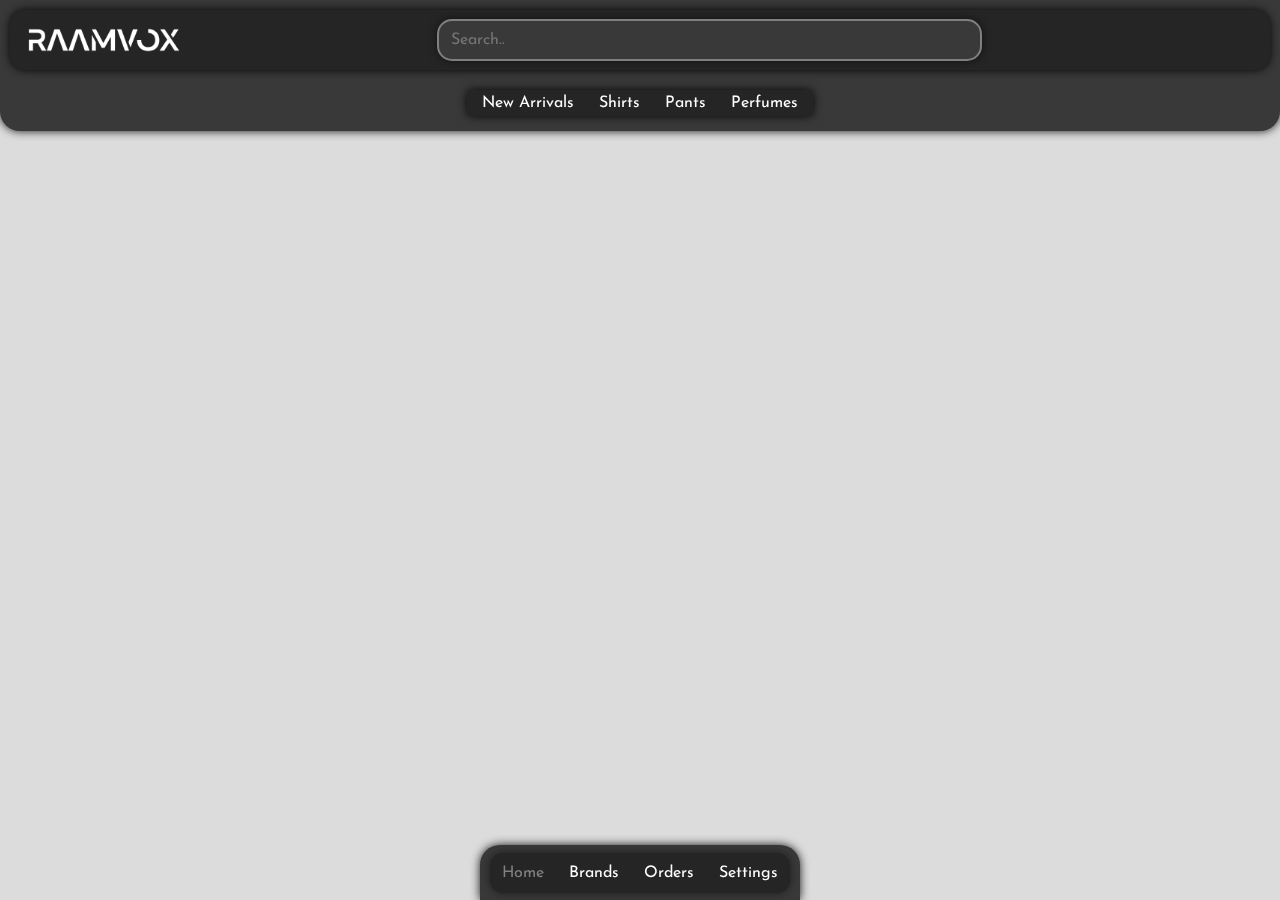
==== index.html @ f7c5745b "v.1" ====
<!DOCTYPE html>
<html lang="en">
<head>
    <meta charset="UTF-8">
    <meta name="viewport" content="width=device-width, initial-scale=1.0">
    <title>RAAM VOX</title>
    <link rel="stylesheet" href="assets/css/style.css">
    <link rel="stylesheet" href="https://cdnjs.cloudflare.com/ajax/libs/font-awesome/6.6.0/css/all.min.css" integrity="sha512-Kc323vGBEqzTmouAECnVceyQqyqdsSiqLQISBL29aUW4U/M7pSPA/gEUZQqv1cwx4OnYxTxve5UMg5GT6L4JJg==" crossorigin="anonymous" referrerpolicy="no-referrer" />
</head>
<body>
    <header>
        <nav id="upper-box">
        <div class="part-1">
            <img src="assets/img/raamvox.png" class="logo">
            <form class="search-bar">
                <input type="text" placeholder="Search.." name="search" class="searchbox" style="color: white;">
                <button type="submit"  style="background-color: transparent; border: none; margin: 0;"><i class="fa fa-search" style="color: white;"></i></button>
              </form>
            <nav>
                <a href="C1.html" style="padding: 5px;"><i class="fa-regular fa-heart"></i></a>
                <a href="C2.html" style="padding: 5px;"><i class="fa-solid fa-cart-shopping"></i></a>
            </nav>
        </div>
        <div class="part-2">
            <nav style="display: flex; justify-content: space-between; align-items: center;">
            <img src="assets/img/raamvox.png" class="logo">
            
            <nav>
                <a href="C1.html" style="padding: 5px;"><i class="fa-regular fa-heart"></i></a>
                <a href="C2.html" style="padding: 5px;"><i class="fa-solid fa-cart-shopping"></i></a>
            </nav>
            </nav>
            <div >
                <form class="search-bar2">
                    <input type="text" placeholder="Search.." name="search" class="searchbox2" style="color: white; font-size: medium;">
                    <button type="submit"  style="background-color: transparent; border: none; margin: 0;"><i class="fa fa-search" style="color: white;"></i></button>
                  </form>
            </div>
        </div>
        <div class="category">
            <div class="option">
                <a href="A1.html" class="top-btn">New Arrivals</a>
                <a href="A2.html" class="top-btn">Shirts</a>
                <a href="A3.html" class="top-btn">Pants</a>
                <a href="A4.html" class="top-btn">Perfumes</a>
            </div>
        </div>
        </nav>
    </header>
    <div style="width: 100%; position: fixed; bottom: 0%; display: flex; justify-content: center; z-index: 100;" onclick="closefun()">
        <nav class="menu-btn-lawer">
        <div id="menu-btn">
            <button id="home" onclick="part1()"><a href="index.html" style="color: gray;">Home</a></button>
            <button id="about" onclick="part2()"><a href="B2.html">Brands</a></button>
            <button id="service" onclick="part3()"><a href="B3.html">Orders</a></button>
            <button id="contact" onclick="part4()"><a href="B4.html">Settings</a></button>
        </div>
       </nav>
    </div>
</body>
<script src="assets/js/script.js"></script>
</html>
---- assets/css/style.css ----
@import url('https://fonts.googleapis.com/css2?family=Josefin+Sans:ital,wght@0,100..700;1,100..700&display=swap');
*{
    font-family: "Josefin Sans", sans-serif;
}
body{
    margin: 0;
    padding: 0;
    transition: opacity 0.3s ease-in;
    -webkit-tap-highlight-color: transparent;
    background-color: gainsboro;
}
#upper-box{
    width: 100%; 
    height: max-content; 
    position: fixed; 
    justify-content: center;
    align-items: center;
    background-color: #393939;
    box-shadow: 0 0 10px rgba(0,0,0,0.9);
    padding-bottom: 15px;
    border-bottom-right-radius: 20px;
    border-bottom-left-radius: 20px;
}
.logo{
    height: 30px;
}
.part-1{
    background-color: #252525;
    display: flex;
    justify-content: space-between;
    padding: 15px;
    align-items: center;
    height: 30px;
    margin: 10px;
    border-radius: 15px;
    box-shadow: 0 0 10px rgba(0,0,0,0.9);
}
.searchbox{
    background-color: transparent; 
    border: none; 
    width: 500px; 
    margin: 0; 
    outline: none; 
    font-size: medium;
}
.search-bar{
    background-color: #393939;
    border: 2px solid gray;
    padding: 10px;
    border-radius: 15px;
    box-shadow: 0 0 10px rgba(0,0,0,0.5);
}
.category{
    background-color: transparent;
    position: relative;
    width: 100%;
    height: max-content;
    display: flex;
    justify-content: center;
}
.option{
    background-color: #252525;
    padding: 5px;
    border-radius: 5px;
    box-shadow: 0 0 10px rgba(0,0,0,0.9);
    margin-top: 10px;
}
a{
    text-decoration: none;
    color: white;
}
.top-btn{
    margin: 5px;
    padding: 5px;
}
button{
    cursor: pointer;
    font-size: medium;
}
#menu-btn {
    display: flex;
    position: relative;
    justify-content: space-around;
    border-radius: 13px;
    background-color: #252525;                
    /* #25252590 */
    box-shadow: 0 0 10px rgba(0,0,0,0.5);
    width: 100%;
    height: 40px;
    z-index: 10;
    bottom: 2px;
    overflow: hidden;
}
.menu-btn-lawer{
    display: flex;
    position: fixed;
    justify-content: space-around;
    border-top-left-radius: 20px;
    border-top-right-radius: 20px;
    background-color: #393939;                
    /* #25252590 */
    box-shadow: 0 0 10px rgba(0,0,0,0.9);
    padding: 10px;
    width: 300px;
    height: 35px;
    z-index: 10;
    bottom: 0px;
    overflow: hidden;
}
#home, #about, #service, #contact{
    cursor: pointer;
    background-color: transparent;
    border: none;
    padding: 10px;
    margin: 0;
    color: black;
}
.part-2{
    background-color: #252525;
    padding: 15px;
    align-items: center;
    height: max-content;
    margin: 10px;
    border-radius: 15px;
    box-shadow: 0 0 10px rgba(0,0,0,0.5);
    display: none;
}
.searchbox2{
    background-color: transparent; 
    border: none; 
    width: 90%; 
    margin: 0; 
    outline: none; 
    font-size: medium;
}
.search-bar2{
    background-color: #393939;
    border: 2px solid gray;
    display: flex;
    justify-content: center;
    margin-top: 10px;
    padding: 10px;
    border-radius: 15px;
    box-shadow: 0 0 10px rgba(0,0,0,0.5);
}
@media (max-width:900px){
    .part-1{
        display: none;
    }
    .part-2{
        display: block;
    }
    .menu-btn-lawer{
        position: relative;
        width: 400px;
        max-width: 400px;
        min-width: 200px;
    }
}
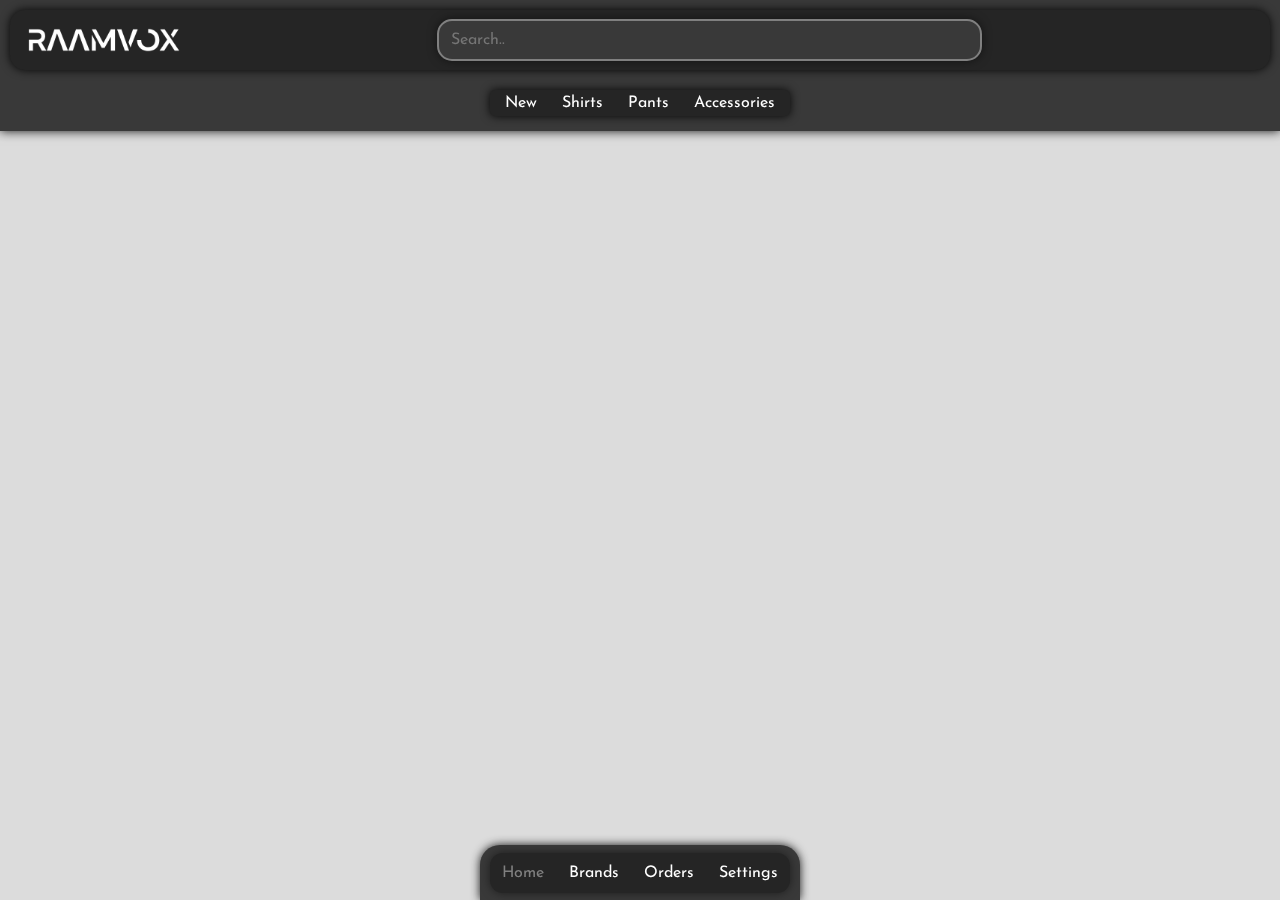
==== commit 20c872bc: "v.1" ====
--- a/index.html
+++ b/index.html
@@ -13,7 +13,7 @@
         <div class="part-1">
             <img src="assets/img/raamvox.png" class="logo">
             <form class="search-bar">
-                <input type="text" placeholder="Search.." name="search" class="searchbox" style="color: white;">
+                <input type="text" placeholder="Search.." name="search" class="searchbox">
                 <button type="submit"  style="background-color: transparent; border: none; margin: 0;"><i class="fa fa-search" style="color: white;"></i></button>
               </form>
             <nav>
@@ -32,17 +32,17 @@
             </nav>
             <div >
                 <form class="search-bar2">
-                    <input type="text" placeholder="Search.." name="search" class="searchbox2" style="color: white; font-size: medium;">
+                    <input type="text" placeholder="Search.." name="search" class="searchbox2">
                     <button type="submit"  style="background-color: transparent; border: none; margin: 0;"><i class="fa fa-search" style="color: white;"></i></button>
                   </form>
             </div>
         </div>
         <div class="category">
             <div class="option">
-                <a href="A1.html" class="top-btn">New Arrivals</a>
+                <a href="A1.html" class="top-btn">New</a>
                 <a href="A2.html" class="top-btn">Shirts</a>
                 <a href="A3.html" class="top-btn">Pants</a>
-                <a href="A4.html" class="top-btn">Perfumes</a>
+                <a href="A4.html" class="top-btn">Accessories</a>
             </div>
         </div>
         </nav>
--- a/assets/css/style.css
+++ b/assets/css/style.css
@@ -18,8 +18,6 @@
     background-color: #393939;
     box-shadow: 0 0 10px rgba(0,0,0,0.9);
     padding-bottom: 15px;
-    border-bottom-right-radius: 20px;
-    border-bottom-left-radius: 20px;
 }
 .logo{
     height: 30px;
@@ -156,4 +154,10 @@
         max-width: 400px;
         min-width: 200px;
     }
+}
+@media (max-width:420px){
+    .menu-btn-lawer{
+        border-top-left-radius: 0px;
+        border-top-right-radius: 0px;
+    }
 }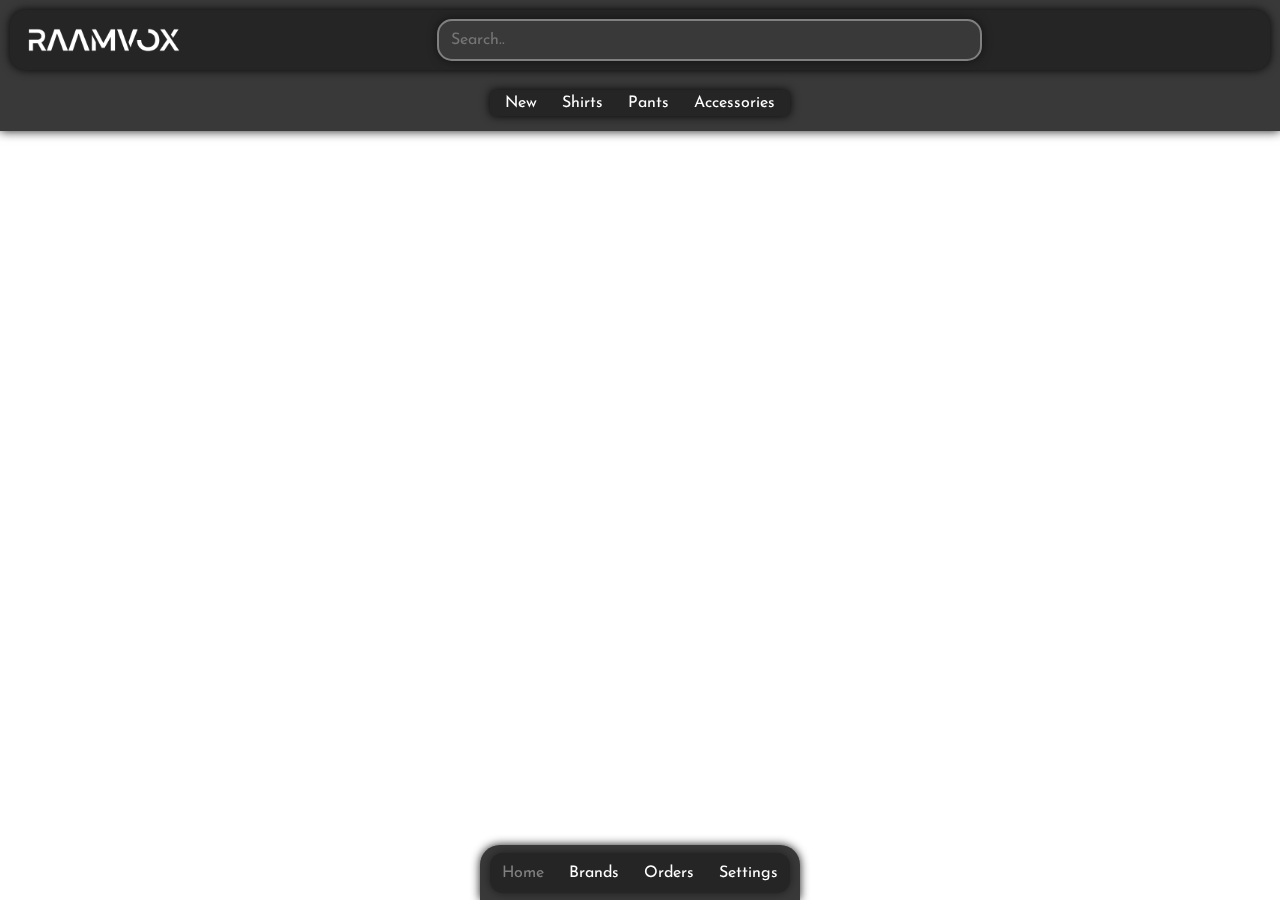
==== commit fd314a6c: "v.1" ====
--- a/index.html
+++ b/index.html
@@ -47,6 +47,9 @@
         </div>
         </nav>
     </header>
+    <nav style="background-color: white; position: absolute; width: 100%; height: 100vh;">
+
+    </nav>
     <div style="width: 100%; position: fixed; bottom: 0%; display: flex; justify-content: center; z-index: 100;" onclick="closefun()">
         <nav class="menu-btn-lawer">
         <div id="menu-btn">
--- a/assets/css/style.css
+++ b/assets/css/style.css
@@ -7,7 +7,7 @@
     padding: 0;
     transition: opacity 0.3s ease-in;
     -webkit-tap-highlight-color: transparent;
-    background-color: gainsboro;
+    background-color: #393939;
 }
 #upper-box{
     width: 100%; 
@@ -18,6 +18,7 @@
     background-color: #393939;
     box-shadow: 0 0 10px rgba(0,0,0,0.9);
     padding-bottom: 15px;
+    z-index: 1000;
 }
 .logo{
     height: 30px;
@@ -85,7 +86,7 @@
     box-shadow: 0 0 10px rgba(0,0,0,0.5);
     width: 100%;
     height: 40px;
-    z-index: 10;
+    z-index: 1000;
     bottom: 2px;
     overflow: hidden;
 }
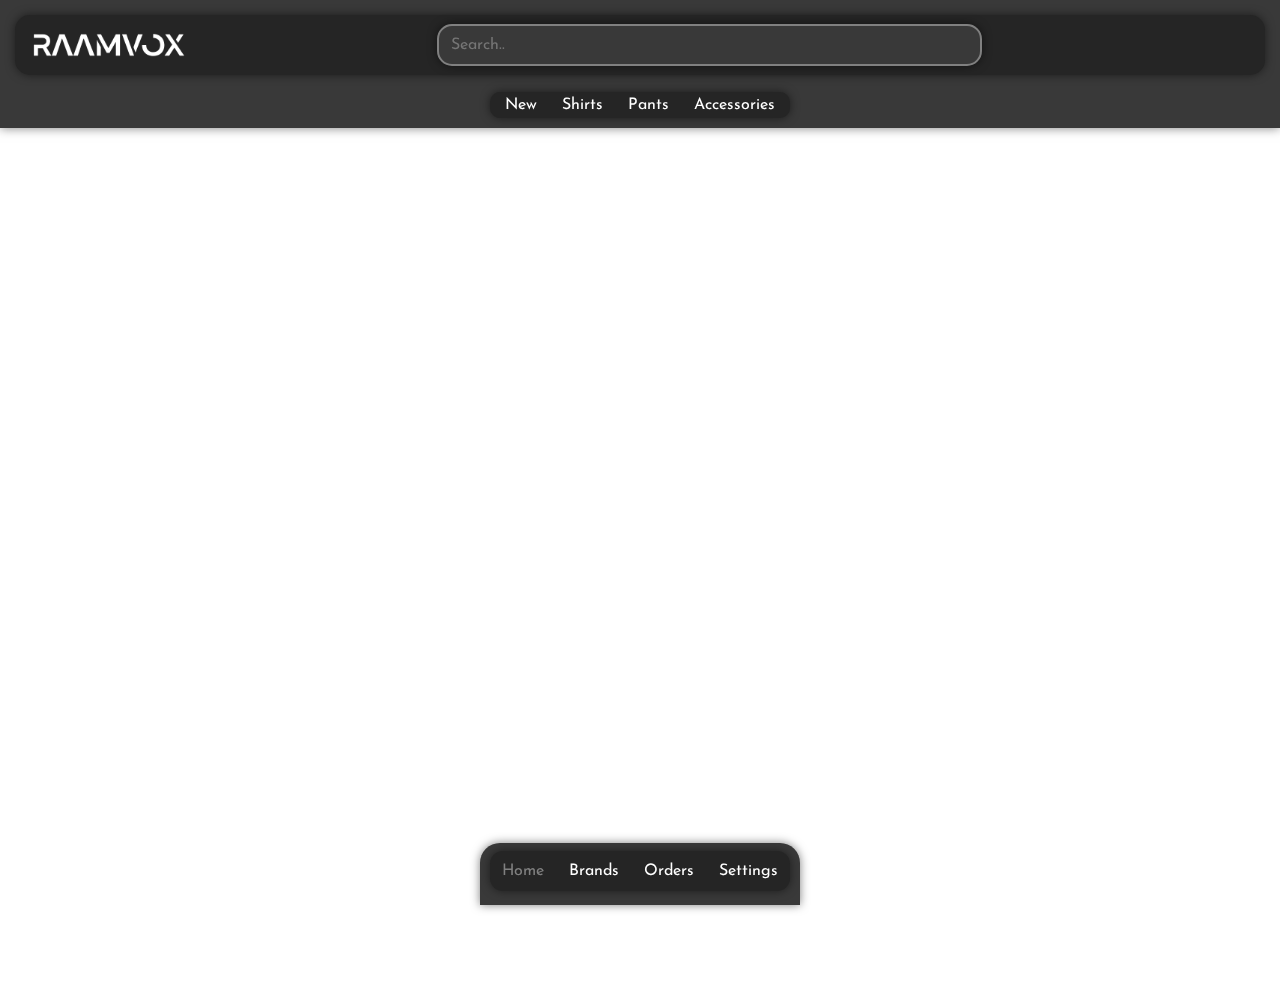
==== commit 3dcad390: "v.1" ====
--- a/index.html
+++ b/index.html
@@ -47,7 +47,7 @@
         </div>
         </nav>
     </header>
-    <nav style="background-color: white; position: absolute; width: 100%; height: 100vh;">
+    <nav style="background-color: white; position: absolute; width: 100%; height: 1000px;">
 
     </nav>
     <div style="width: 100%; position: fixed; bottom: 0%; display: flex; justify-content: center; z-index: 100;" onclick="closefun()">
--- a/assets/css/style.css
+++ b/assets/css/style.css
@@ -5,7 +5,6 @@
 body{
     margin: 0;
     padding: 0;
-    transition: opacity 0.3s ease-in;
     -webkit-tap-highlight-color: transparent;
     background-color: #393939;
 }
@@ -16,8 +15,8 @@
     justify-content: center;
     align-items: center;
     background-color: #393939;
-    box-shadow: 0 0 10px rgba(0,0,0,0.9);
-    padding-bottom: 15px;
+    box-shadow: 0 0 10px rgba(0,0,0,0.5);
+    padding-bottom: 10px;
     z-index: 1000;
 }
 .logo{
@@ -30,9 +29,9 @@
     padding: 15px;
     align-items: center;
     height: 30px;
-    margin: 10px;
+    margin: 15px;
     border-radius: 15px;
-    box-shadow: 0 0 10px rgba(0,0,0,0.9);
+    box-shadow: 0 0 10px rgba(0,0,0,0.5);
 }
 .searchbox{
     background-color: transparent; 
@@ -60,9 +59,9 @@
 .option{
     background-color: #252525;
     padding: 5px;
-    border-radius: 5px;
-    box-shadow: 0 0 10px rgba(0,0,0,0.9);
-    margin-top: 10px;
+    border-radius: 10px;
+    box-shadow: 0 0 10px rgba(0,0,0,0.5);
+    margin-top: 2px;
 }
 a{
     text-decoration: none;
@@ -98,12 +97,12 @@
     border-top-right-radius: 20px;
     background-color: #393939;                
     /* #25252590 */
-    box-shadow: 0 0 10px rgba(0,0,0,0.9);
+    box-shadow: 0 0 10px rgba(0,0,0,0.5);
     padding: 10px;
     width: 300px;
-    height: 35px;
+    height: 42px;
     z-index: 10;
-    bottom: 0px;
+    bottom: -5px;
     overflow: hidden;
 }
 #home, #about, #service, #contact{
@@ -119,7 +118,7 @@
     padding: 15px;
     align-items: center;
     height: max-content;
-    margin: 10px;
+    margin: 15px;
     border-radius: 15px;
     box-shadow: 0 0 10px rgba(0,0,0,0.5);
     display: none;
@@ -161,4 +160,7 @@
         border-top-left-radius: 0px;
         border-top-right-radius: 0px;
     }
-}+}
+#upper-box {
+    transition: transform 0.3s ease-in-out;
+}
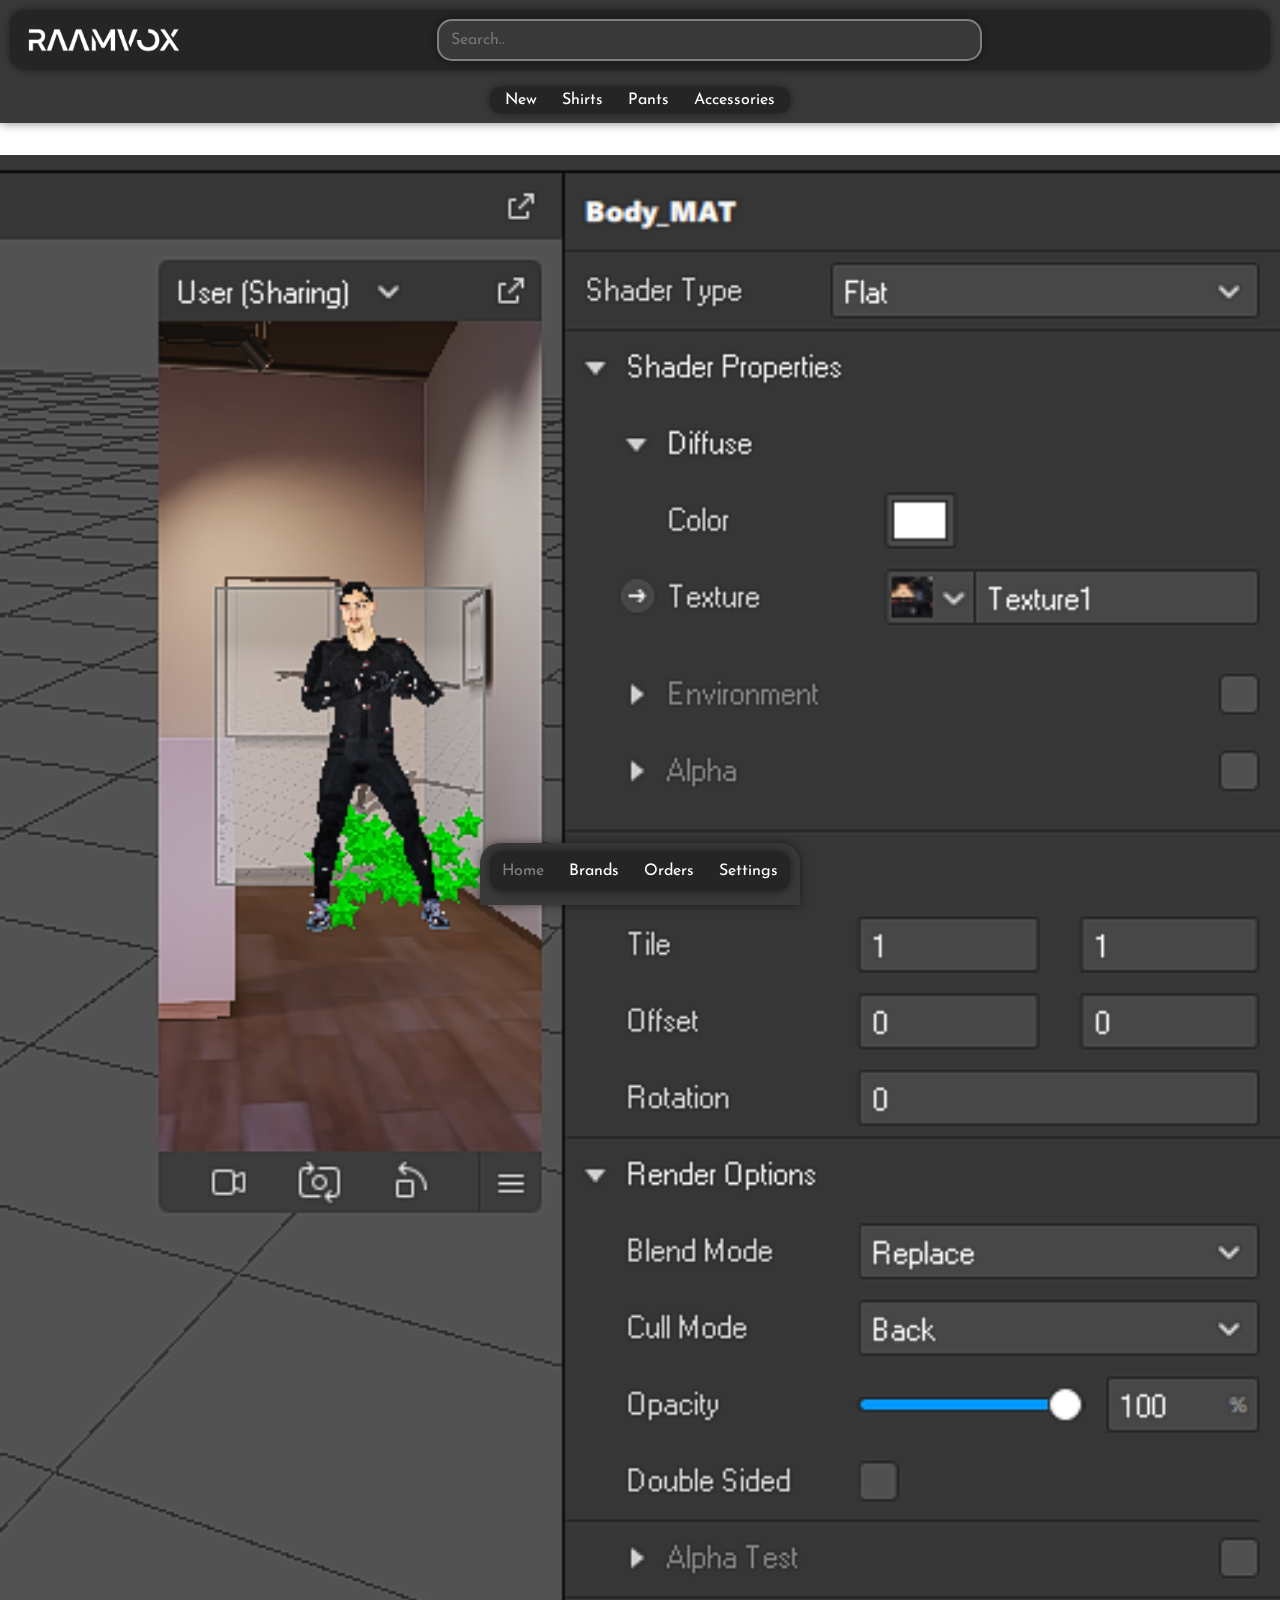
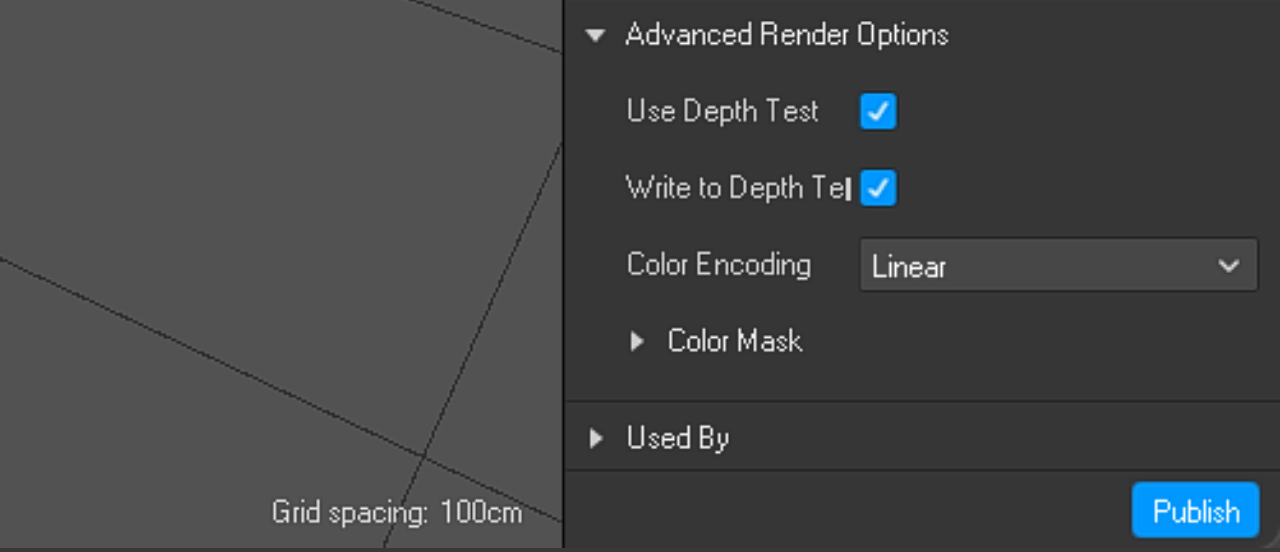
==== commit dd8824b5: "v.1" ====
--- a/index.html
+++ b/index.html
@@ -47,8 +47,8 @@
         </div>
         </nav>
     </header>
-    <nav style="background-color: white; position: absolute; width: 100%; height: 1000px;">
-
+    <nav style="background-color: white; position: absolute; width: 100%; height: 1000px; padding-top: 155px;">
+<img src="Screenshot 2024-11-28 122052.png" alt="" width="100%">
     </nav>
     <div style="width: 100%; position: fixed; bottom: 0%; display: flex; justify-content: center; z-index: 100;" onclick="closefun()">
         <nav class="menu-btn-lawer">
--- a/assets/css/style.css
+++ b/assets/css/style.css
@@ -29,7 +29,10 @@
     padding: 15px;
     align-items: center;
     height: 30px;
-    margin: 15px;
+    margin-top: 10px;
+    margin-left: 10px;
+    margin-right: 10px;
+    margin-bottom: 15px;
     border-radius: 15px;
     box-shadow: 0 0 10px rgba(0,0,0,0.5);
 }
@@ -118,7 +121,10 @@
     padding: 15px;
     align-items: center;
     height: max-content;
-    margin: 15px;
+    margin-top: 10px;
+    margin-left: 10px;
+    margin-right: 10px;
+    margin-bottom: 15px;
     border-radius: 15px;
     box-shadow: 0 0 10px rgba(0,0,0,0.5);
     display: none;
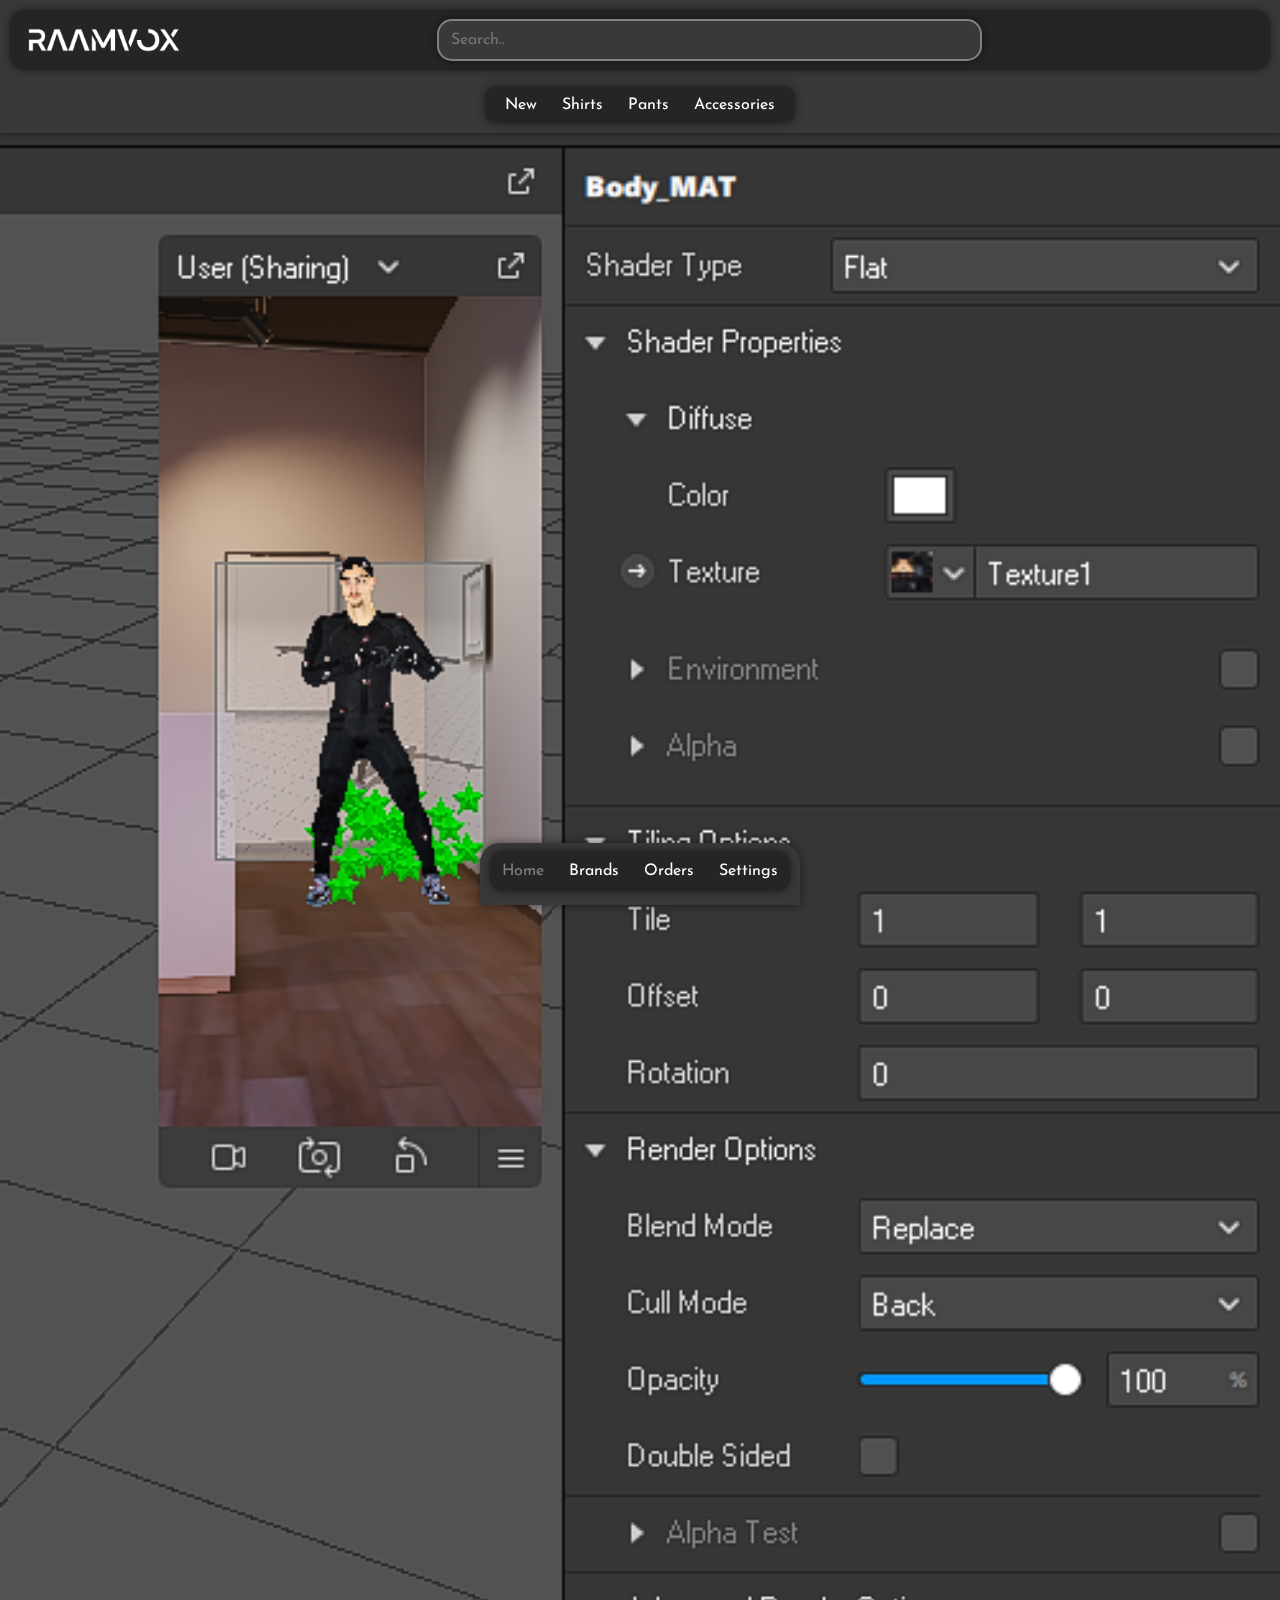
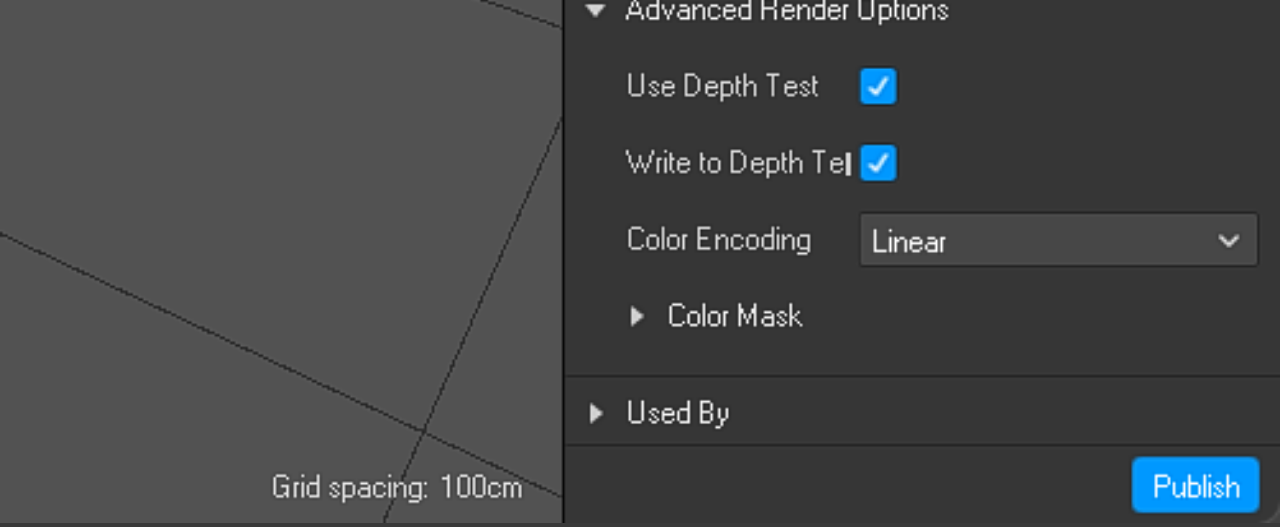
==== commit 7d174cf2: "v.1" ====
--- a/index.html
+++ b/index.html
@@ -47,7 +47,7 @@
         </div>
         </nav>
     </header>
-    <nav style="background-color: white; position: absolute; width: 100%; height: 1000px; padding-top: 155px;">
+    <nav class="webcontent">
 <img src="Screenshot 2024-11-28 122052.png" alt="" width="100%">
     </nav>
     <div style="width: 100%; position: fixed; bottom: 0%; display: flex; justify-content: center; z-index: 100;" onclick="closefun()">
--- a/assets/css/style.css
+++ b/assets/css/style.css
@@ -61,7 +61,7 @@
 }
 .option{
     background-color: #252525;
-    padding: 5px;
+    padding: 10px;
     border-radius: 10px;
     box-shadow: 0 0 10px rgba(0,0,0,0.5);
     margin-top: 2px;
@@ -147,6 +147,13 @@
     border-radius: 15px;
     box-shadow: 0 0 10px rgba(0,0,0,0.5);
 }
+.webcontent{
+    background-color: white; 
+    position: absolute; 
+    width: 100%; 
+    height: 1000px; 
+    padding-top: 130px;
+}
 @media (max-width:900px){
     .part-1{
         display: none;
@@ -160,6 +167,9 @@
         max-width: 400px;
         min-width: 200px;
     }
+    .webcontent{
+    padding-top: 185px;
+    }
 }
 @media (max-width:420px){
     .menu-btn-lawer{
@@ -170,3 +180,4 @@
 #upper-box {
     transition: transform 0.3s ease-in-out;
 }
+
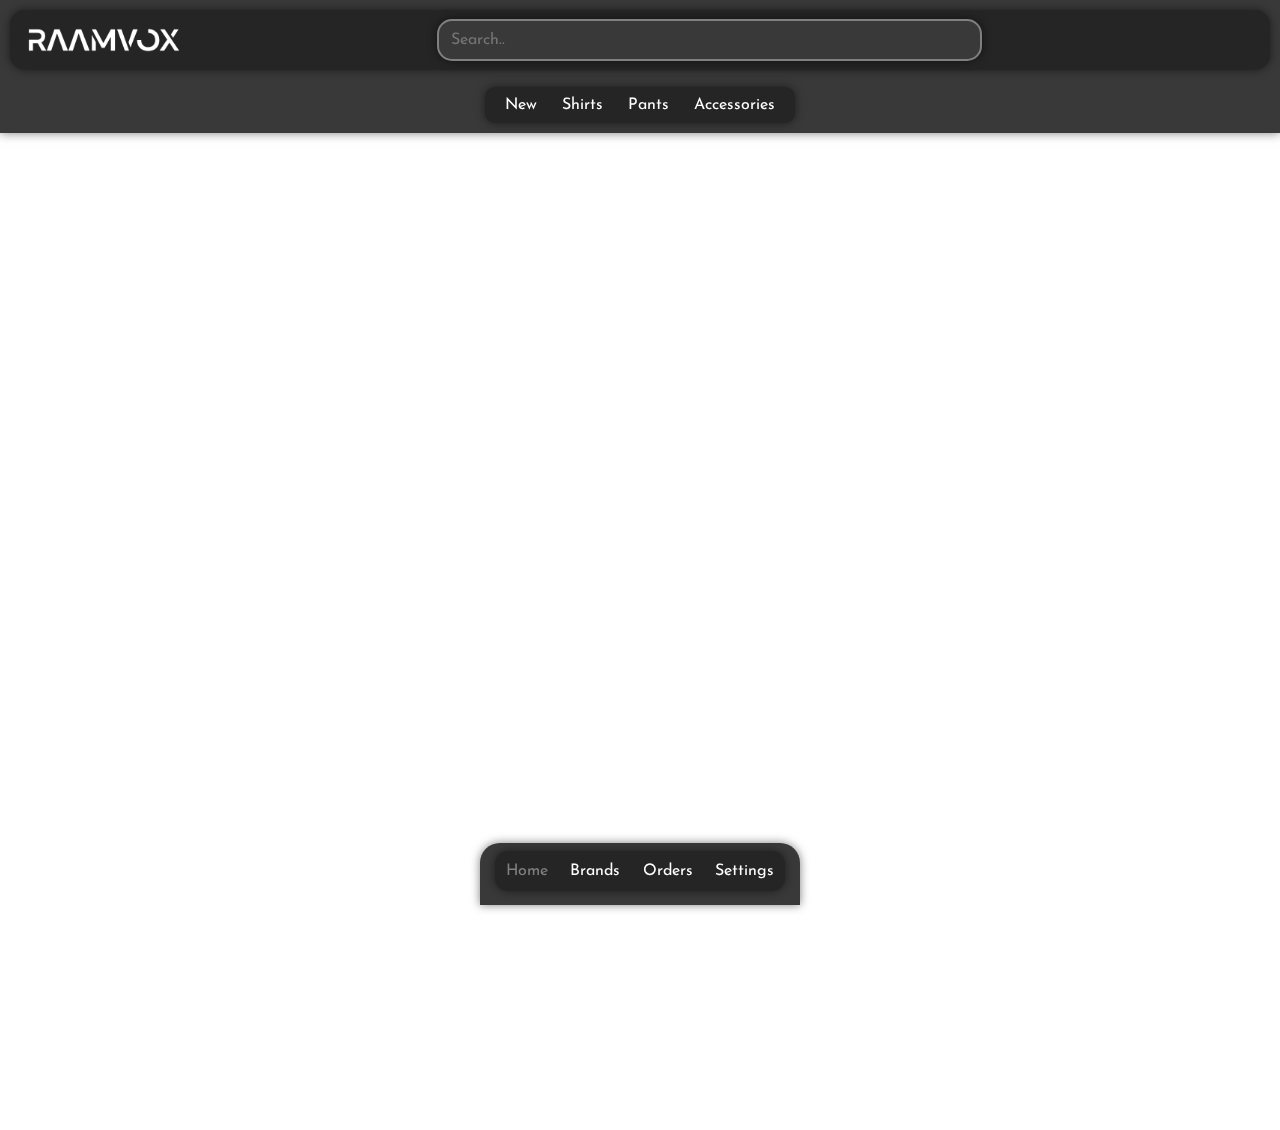
==== commit edf2c471: "v.1" ====
--- a/index.html
+++ b/index.html
@@ -48,7 +48,8 @@
         </nav>
     </header>
     <nav class="webcontent">
-<img src="Screenshot 2024-11-28 122052.png" alt="" width="100%">
+        
+        
     </nav>
     <div style="width: 100%; position: fixed; bottom: 0%; display: flex; justify-content: center; z-index: 100;" onclick="closefun()">
         <nav class="menu-btn-lawer">
--- a/assets/css/style.css
+++ b/assets/css/style.css
@@ -87,6 +87,8 @@
     /* #25252590 */
     box-shadow: 0 0 10px rgba(0,0,0,0.5);
     width: 100%;
+    margin-left: 5px;
+    margin-right: 5px;
     height: 40px;
     z-index: 1000;
     bottom: 2px;
